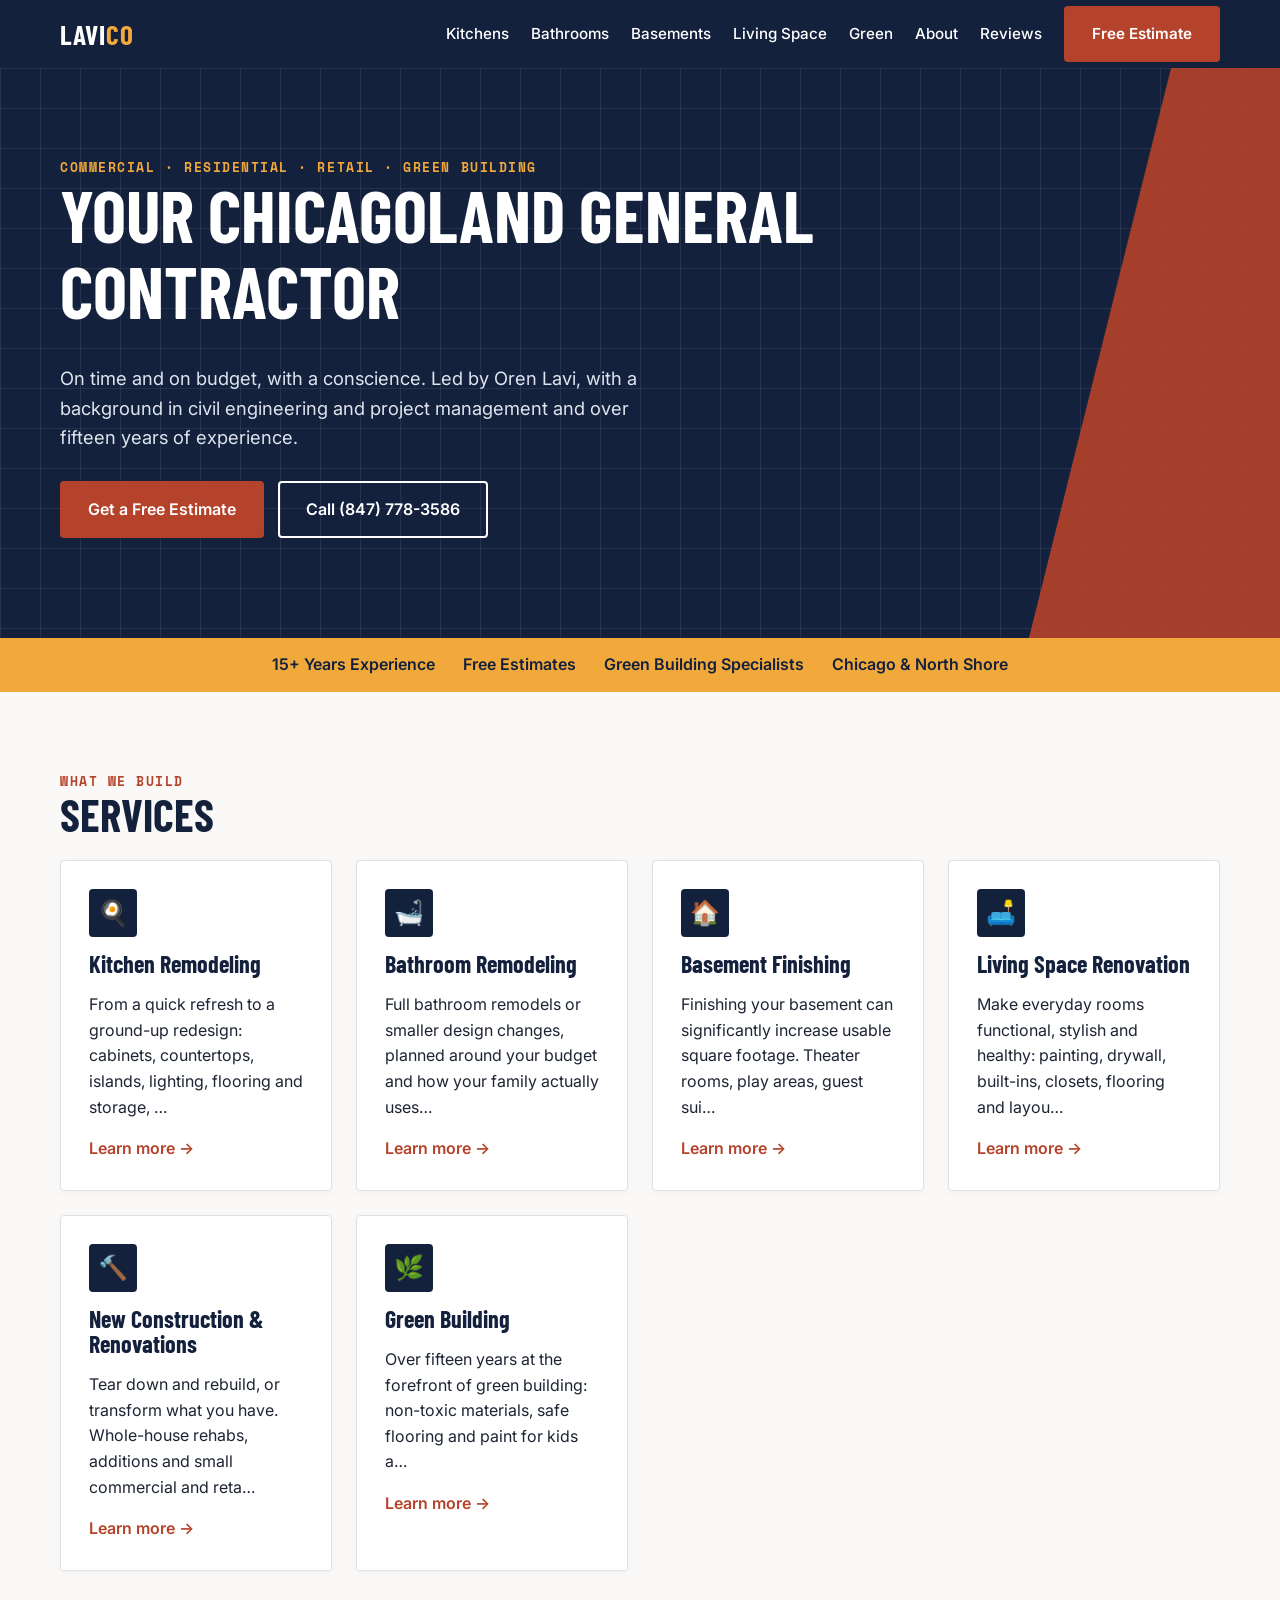
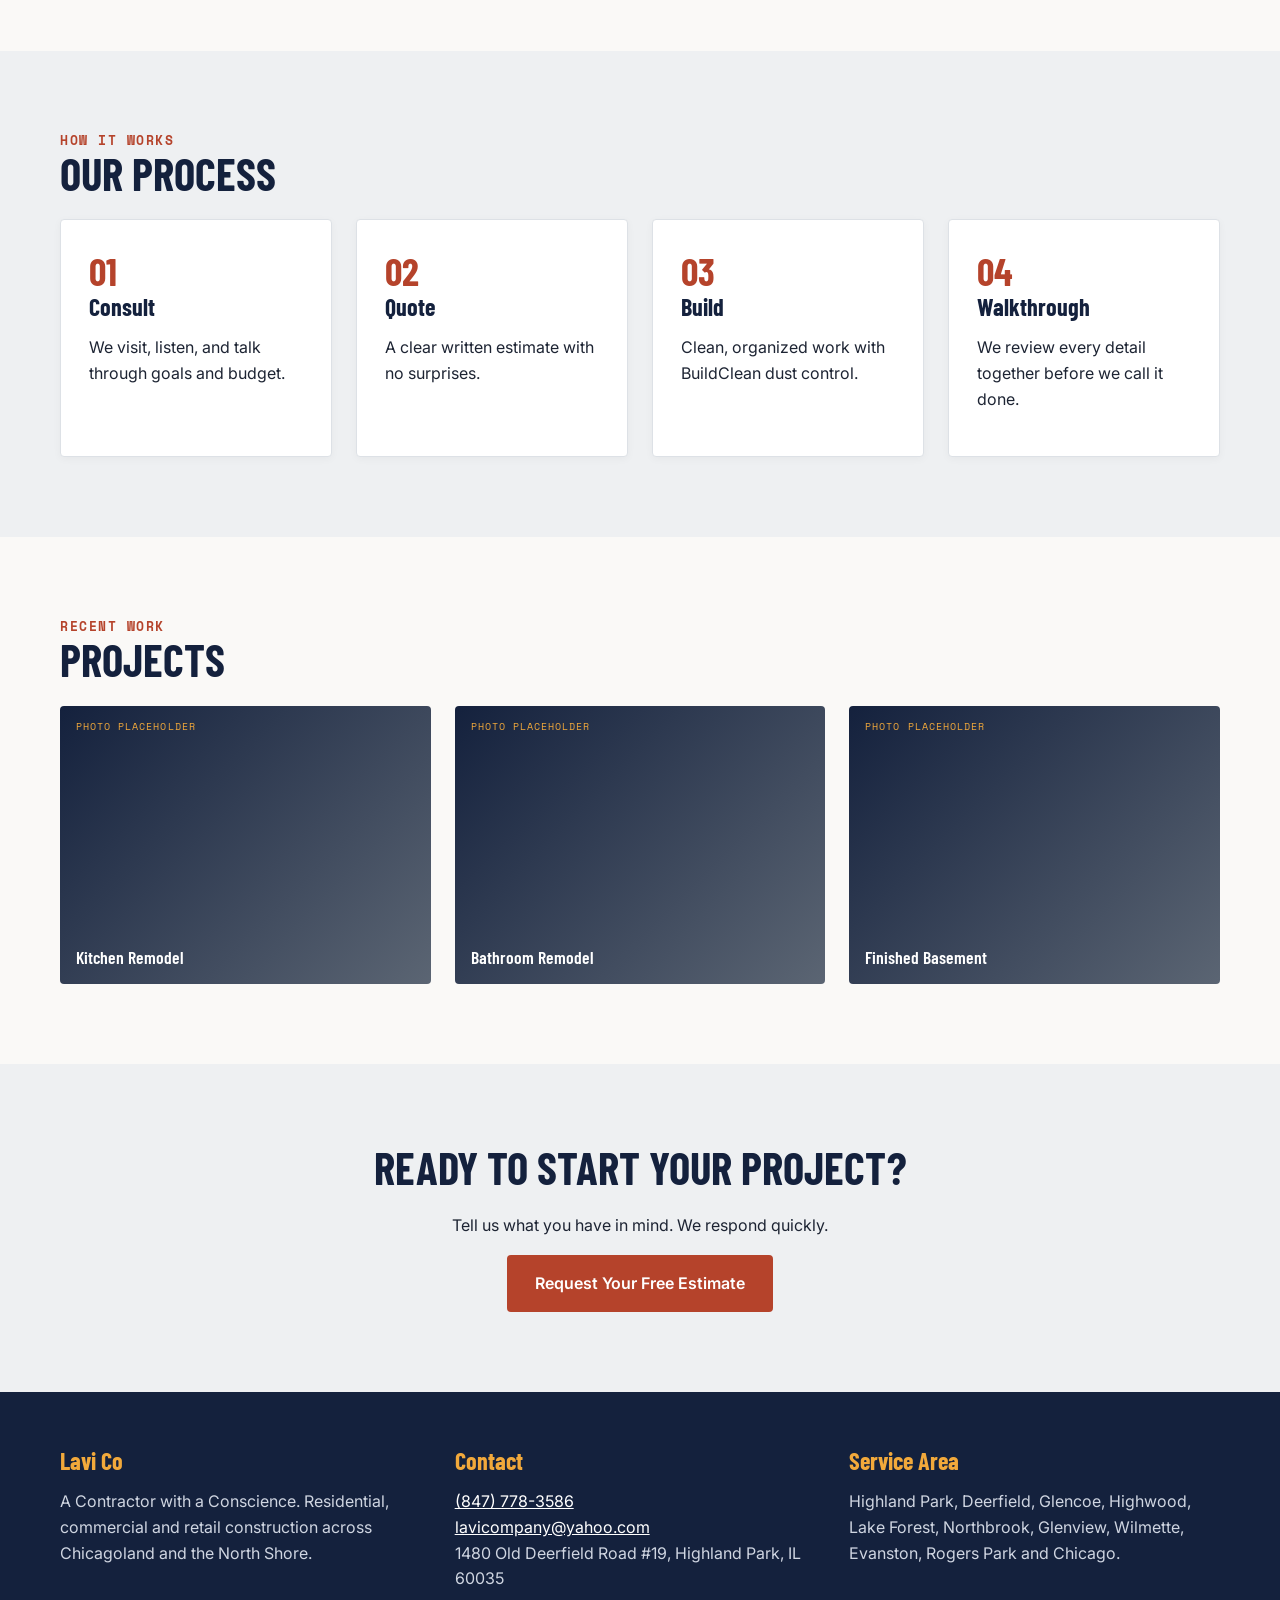
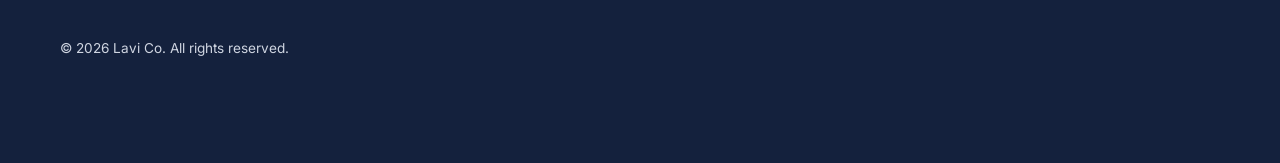
==== index.html @ 495c6290 "Initial Lavi Co website" ====
<!doctype html><html lang="en"><head><meta charset="utf-8"><meta name="viewport" content="width=device-width,initial-scale=1">
<title>Chicago & North Shore General Contractor | Lavi Co</title><meta name="description" content="Lavi Co: kitchens, bathrooms, basements, renovations and green building across Chicagoland and the North Shore. On time, on budget. Free estimates.">
<link rel="preconnect" href="https://fonts.googleapis.com"><link href="https://fonts.googleapis.com/css2?family=Barlow+Condensed:wght@600;700&family=Inter:wght@400;500;600&family=Space+Mono&display=swap" rel="stylesheet">
<link rel="stylesheet" href="assets/style.css"><script type="application/ld+json">{"@context": "https://schema.org", "@type": ["GeneralContractor", "LocalBusiness"], "name": "Lavi Co", "url": "https://lavicompany.com/", "telephone": "(847) 778-3586", "email": "lavicompany@yahoo.com", "address": {"@type": "PostalAddress", "streetAddress": "1480 Old Deerfield Road #19", "addressLocality": "Highland Park", "addressRegion": "IL", "postalCode": "60035", "addressCountry": "US"}, "areaServed": ["Highland Park", "Deerfield", "Glencoe", "Highwood", "Lake Forest", "Northbrook", "Glenview", "Wilmette", "Evanston", "Rogers Park", "Chicago"], "slogan": "A Contractor with a Conscience"}</script></head><body>
<header><div class="wrap"><a class="logo" href="/">Lavi<span>Co</span></a><button class="menu" onclick="document.querySelector('nav').classList.toggle('open')" aria-label="Menu">Menu</button>
<nav><a href="/kitchens.html">Kitchens</a><a href="/bathrooms.html">Bathrooms</a><a href="/basements.html">Basements</a><a href="/living-space.html">Living Space</a><a href="/green-building.html">Green</a><a href="/about.html">About</a><a href="/testimonials.html">Reviews</a><a class="btn" href="/contact.html">Free Estimate</a></nav></div></header>

<div class="hero"><div class="wrap"><div class="eyebrow">Commercial · Residential · Retail · Green Building</div><h1>Your Chicagoland General Contractor</h1>
<p>On time and on budget, with a conscience. Led by Oren Lavi, with a background in civil engineering and project management and over fifteen years of experience.</p>
<div class="cta"><a class="btn" href="/contact.html">Get a Free Estimate</a><a class="btn alt" href="tel:+18477783586">Call (847) 778-3586</a></div></div></div>
<div class="trust"><div class="wrap"><span>15+ Years Experience</span><span>Free Estimates</span><span>Green Building Specialists</span><span>Chicago & North Shore</span></div></div>
<section><div class="wrap"><div class="eyebrow">What we build</div><h2>Services</h2><div class="grid"><div class="card"><div class="ico">🍳</div><h3>Kitchen Remodeling</h3><p>From a quick refresh to a ground-up redesign: cabinets, countertops, islands, lighting, flooring and storage, …</p><a class="more" href="/kitchens.html">Learn more →</a></div><div class="card"><div class="ico">🛁</div><h3>Bathroom Remodeling</h3><p>Full bathroom remodels or smaller design changes, planned around your budget and how your family actually uses…</p><a class="more" href="/bathrooms.html">Learn more →</a></div><div class="card"><div class="ico">🏠</div><h3>Basement Finishing</h3><p>Finishing your basement can significantly increase usable square footage. Theater rooms, play areas, guest sui…</p><a class="more" href="/basements.html">Learn more →</a></div><div class="card"><div class="ico">🛋️</div><h3>Living Space Renovation</h3><p>Make everyday rooms functional, stylish and healthy: painting, drywall, built-ins, closets, flooring and layou…</p><a class="more" href="/living-space.html">Learn more →</a></div><div class="card"><div class="ico">🔨</div><h3>New Construction & Renovations</h3><p>Tear down and rebuild, or transform what you have. Whole-house rehabs, additions and small commercial and reta…</p><a class="more" href="/new-construction-and-renovations.html">Learn more →</a></div><div class="card"><div class="ico">🌿</div><h3>Green Building</h3><p>Over fifteen years at the forefront of green building: non-toxic materials, safe flooring and paint for kids a…</p><a class="more" href="/green-building.html">Learn more →</a></div></div></div></section>
<section class="alt-bg"><div class="wrap"><div class="eyebrow">How it works</div><h2>Our Process</h2><div class="grid steps">
<div class="card"><h3>Consult</h3><p>We visit, listen, and talk through goals and budget.</p></div><div class="card"><h3>Quote</h3><p>A clear written estimate with no surprises.</p></div>
<div class="card"><h3>Build</h3><p>Clean, organized work with BuildClean dust control.</p></div><div class="card"><h3>Walkthrough</h3><p>We review every detail together before we call it done.</p></div></div></div></section>
<section><div class="wrap"><div class="eyebrow">Recent work</div><h2>Projects</h2><div class="grid"><div class="tile">Kitchen Remodel</div><div class="tile">Bathroom Remodel</div><div class="tile">Finished Basement</div></div></div></section>
<section class="alt-bg"><div class="wrap" style="text-align:center"><h2>Ready to start your project?</h2><p>Tell us what you have in mind. We respond quickly.</p><a class="btn" href="/contact.html">Request Your Free Estimate</a></div></section>
<footer><div class="wrap grid"><div><h3>Lavi Co</h3><p>A Contractor with a Conscience. Residential, commercial and retail construction across Chicagoland and the North Shore.</p></div>
<div><h3>Contact</h3><p><a href="tel:+18477783586">(847) 778-3586</a><br><a href="mailto:lavicompany@yahoo.com">lavicompany@yahoo.com</a><br>1480 Old Deerfield Road #19, Highland Park, IL 60035</p></div>
<div><h3>Service Area</h3><p>Highland Park, Deerfield, Glencoe, Highwood, Lake Forest, Northbrook, Glenview, Wilmette, Evanston, Rogers Park and Chicago.</p></div></div><div class="wrap"><p style="margin-top:30px;font-size:.85rem">© 2026 Lavi Co. All rights reserved.</p></div></footer>
<div class="bar"><a href="tel:+18477783586">Call</a><a href="/contact.html">Free Estimate</a></div></body></html>
---- assets/style.css ----
:root{--navy:#14213D;--brick:#B5432B;--amber:#F2A93B;--steel:#5B6573;--concrete:#EEF0F2;--plaster:#FAF9F7;--green:#2F7D5B}
*{box-sizing:border-box}html{scroll-behavior:smooth}
body{margin:0;font:400 1rem/1.6 Inter,system-ui,sans-serif;color:#1d2433;background:var(--plaster)}
h1,h2,h3{font-family:"Barlow Condensed",Impact,sans-serif;line-height:1.05;margin:0 0 .5em;color:var(--navy)}
h1{font-size:clamp(2.4rem,7vw,4.5rem);text-transform:uppercase}h2{font-size:clamp(1.8rem,4vw,2.8rem);text-transform:uppercase}h3{font-size:1.5rem}
a{color:var(--brick)}img{max-width:100%}
.wrap{max-width:1200px;margin:auto;padding:0 20px}
.eyebrow{font:600 .8rem "Space Mono",monospace;letter-spacing:.12em;text-transform:uppercase;color:var(--brick)}
header{position:sticky;top:0;z-index:20;background:var(--navy);color:#fff}
header .wrap{display:flex;align-items:center;justify-content:space-between;height:68px;gap:16px}
.logo{font:700 1.7rem "Barlow Condensed";color:#fff;text-decoration:none;text-transform:uppercase;letter-spacing:.04em}.logo span{color:var(--amber)}
nav{display:flex;gap:22px;align-items:center}nav a{color:#fff;text-decoration:none;font-weight:500;font-size:.95rem}nav a:hover{color:var(--amber)}
.menu{display:none;background:none;border:1px solid #fff5;color:#fff;padding:8px 12px;border-radius:4px;font-size:1rem}
.btn{display:inline-block;background:var(--brick);color:#fff!important;padding:14px 26px;border-radius:4px;font-weight:600;text-decoration:none;border:2px solid var(--brick);min-height:48px}
.btn:hover{background:#963520}.btn.alt{background:transparent;border-color:#fff}.btn.alt.dark{color:var(--navy)!important;border-color:var(--navy)}
.hero{background:var(--navy);color:#fff;padding:90px 0 100px;position:relative;overflow:hidden;
background-image:linear-gradient(#ffffff14 1px,transparent 1px),linear-gradient(90deg,#ffffff14 1px,transparent 1px);background-size:40px 40px}
.hero:after{content:"";position:absolute;right:-80px;top:0;bottom:0;width:260px;background:var(--brick);transform:skewX(-14deg);opacity:.9}
.hero .wrap{position:relative;z-index:1}.hero h1{color:#fff;max-width:760px}.hero p{max-width:600px;font-size:1.15rem;color:#dfe4ee}
.hero .eyebrow{color:var(--amber)}.cta{display:flex;gap:14px;flex-wrap:wrap;margin-top:28px}
.trust{background:var(--amber);color:var(--navy);font-weight:600}.trust .wrap{display:flex;gap:28px;flex-wrap:wrap;padding:14px 20px;justify-content:center}
section{padding:80px 0}.alt-bg{background:var(--concrete)}
.grid{display:grid;gap:24px;grid-template-columns:repeat(auto-fit,minmax(260px,1fr))}
.card{background:#fff;border:1px solid #dde1e6;border-radius:4px;padding:28px;box-shadow:0 2px 8px #0000000a}
.card .ico{width:48px;height:48px;background:var(--navy);color:var(--amber);display:grid;place-items:center;border-radius:4px;font-size:1.5rem;margin-bottom:14px}
.card a.more{font-weight:600;text-decoration:none}
.tile{aspect-ratio:4/3;background:linear-gradient(135deg,var(--navy),var(--steel));border-radius:4px;color:#fff;display:flex;align-items:flex-end;padding:16px;font:600 1.1rem "Barlow Condensed";position:relative}
.tile:before{content:"PHOTO PLACEHOLDER";position:absolute;top:12px;left:16px;font:.65rem "Space Mono";color:var(--amber);letter-spacing:.1em}
.steps{counter-reset:s}.steps .card:before{counter-increment:s;content:"0" counter(s);font:700 2.4rem "Barlow Condensed";color:var(--brick);display:block}
form{display:grid;gap:14px;max-width:640px}label{font-weight:600;font-size:.9rem}
input,select,textarea{width:100%;padding:13px;border:1px solid #b9bfc7;border-radius:4px;font:inherit;background:#fff}
.page-head{background:var(--navy);color:#fff;padding:60px 0}.page-head h1{color:#fff;font-size:clamp(2.2rem,5vw,3.6rem)}.page-head p{max-width:650px;color:#dfe4ee}
ul.check{list-style:none;padding:0}ul.check li{padding-left:28px;position:relative;margin:8px 0}ul.check li:before{content:"✓";position:absolute;left:0;color:var(--green);font-weight:700}
footer{background:var(--navy);color:#cfd5e1;padding:56px 0 90px}footer a{color:#fff}footer h3{color:var(--amber)}
.bar{display:none}
@media(max-width:820px){.menu{display:block}nav{display:none;position:absolute;top:68px;left:0;right:0;background:var(--navy);flex-direction:column;padding:20px;align-items:flex-start}nav.open{display:flex}
.hero:after{display:none}section{padding:56px 0}
.bar{display:flex;position:fixed;bottom:0;left:0;right:0;z-index:30}.bar a{flex:1;text-align:center;padding:15px;font-weight:600;color:#fff;text-decoration:none}.bar a:first-child{background:var(--navy)}.bar a:last-child{background:var(--brick)}}
@media(prefers-reduced-motion:reduce){html{scroll-behavior:auto}}
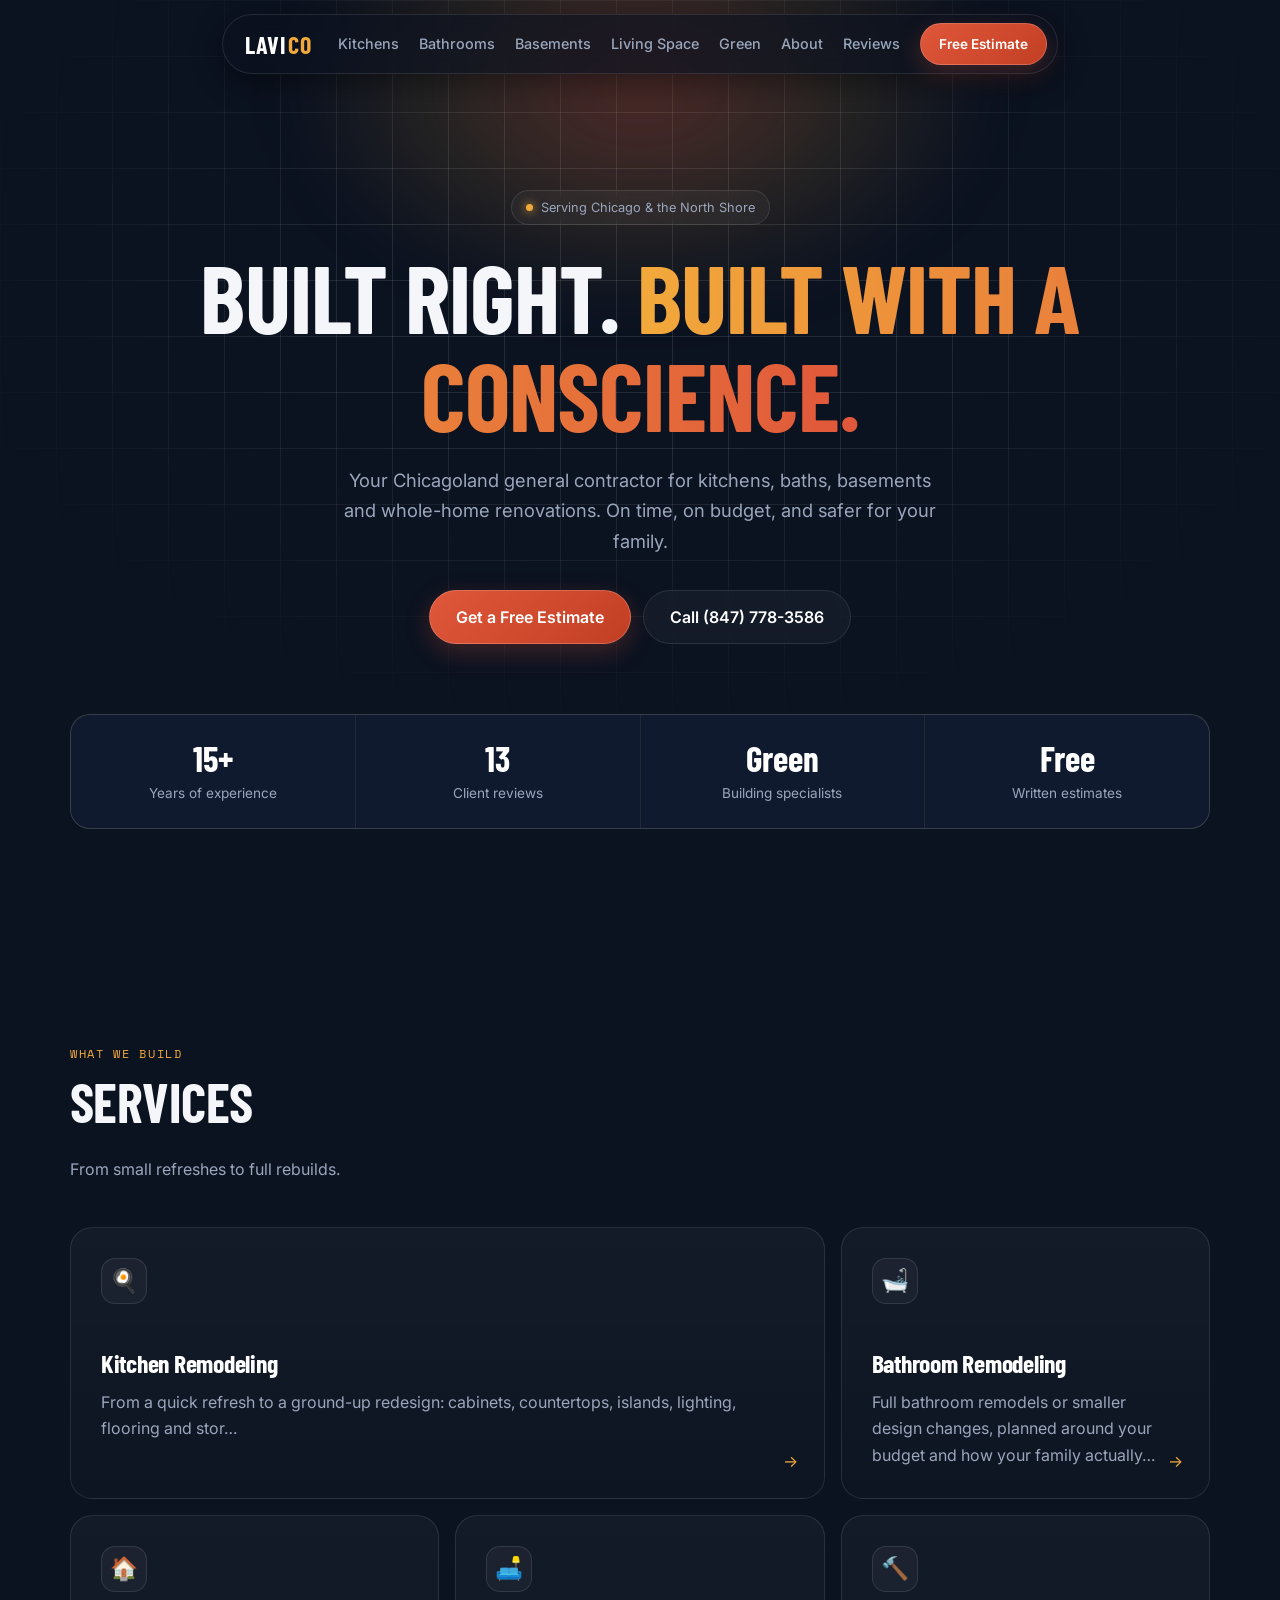
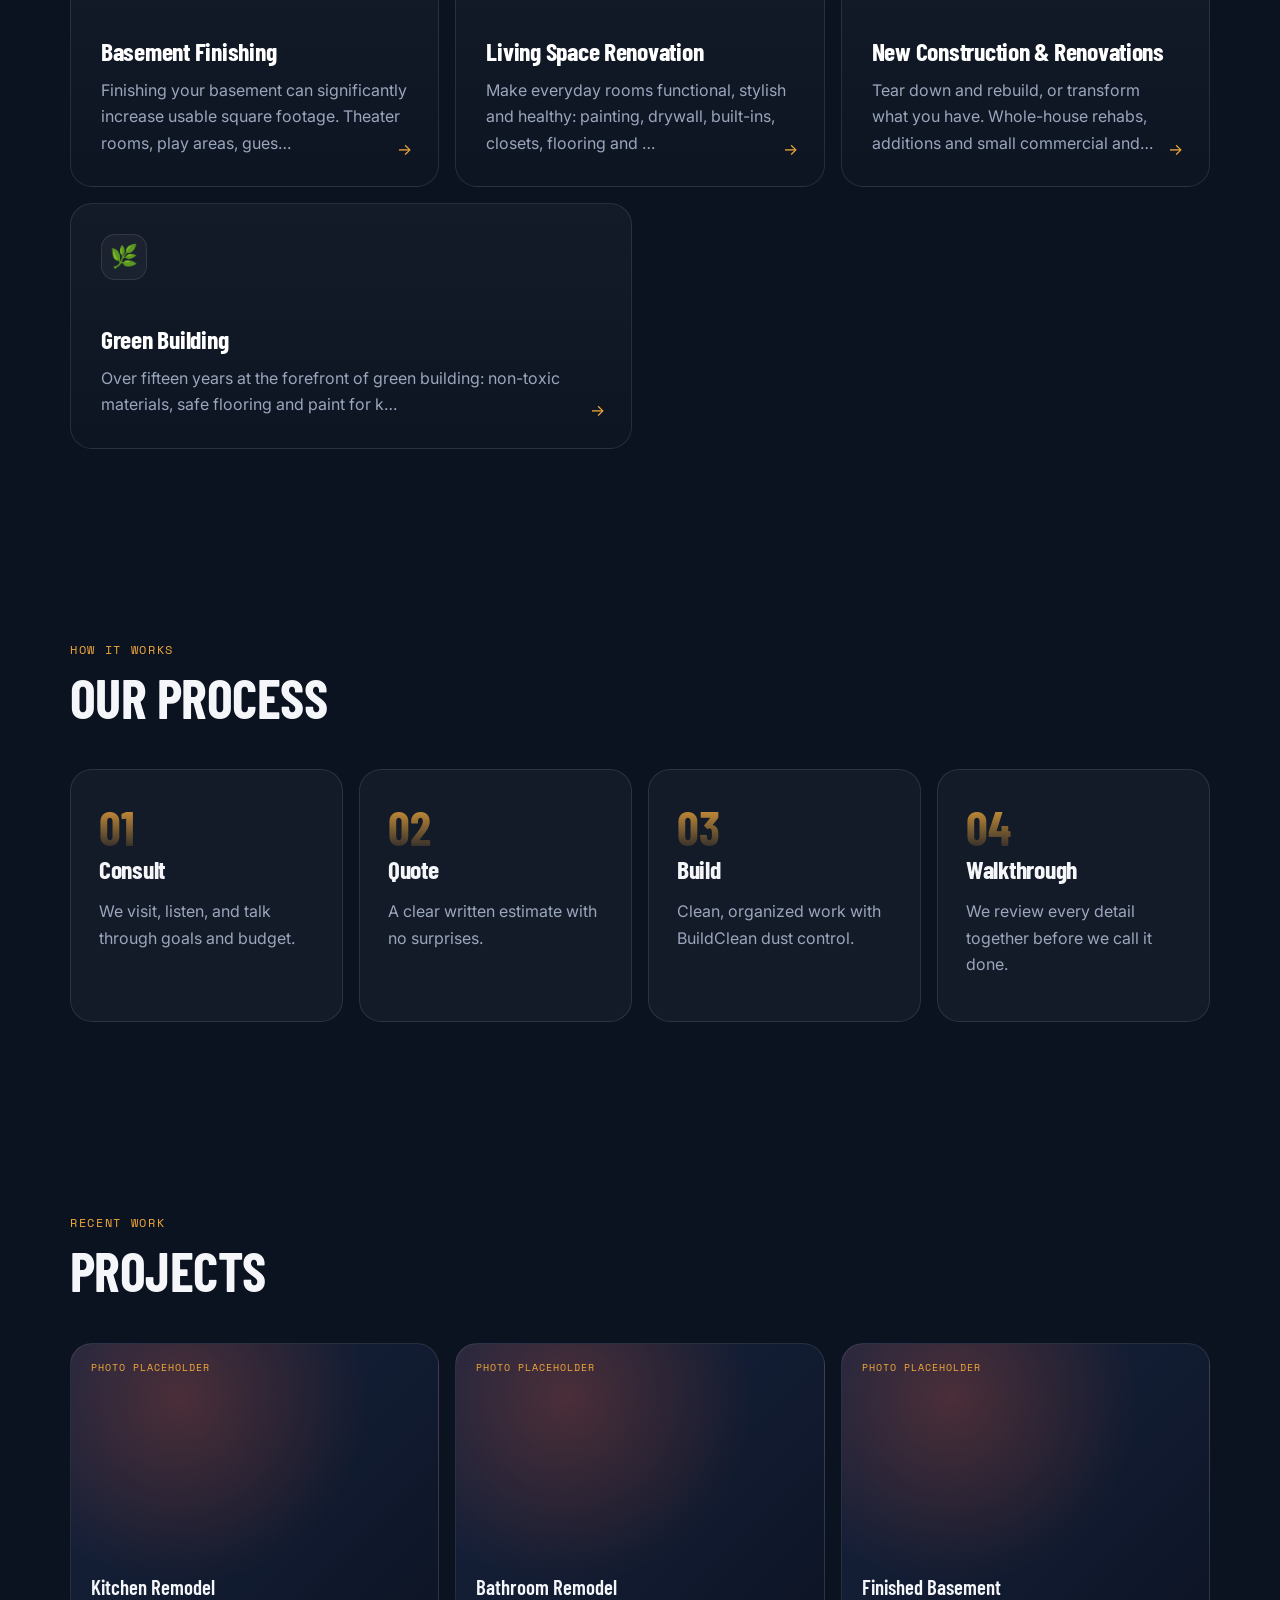
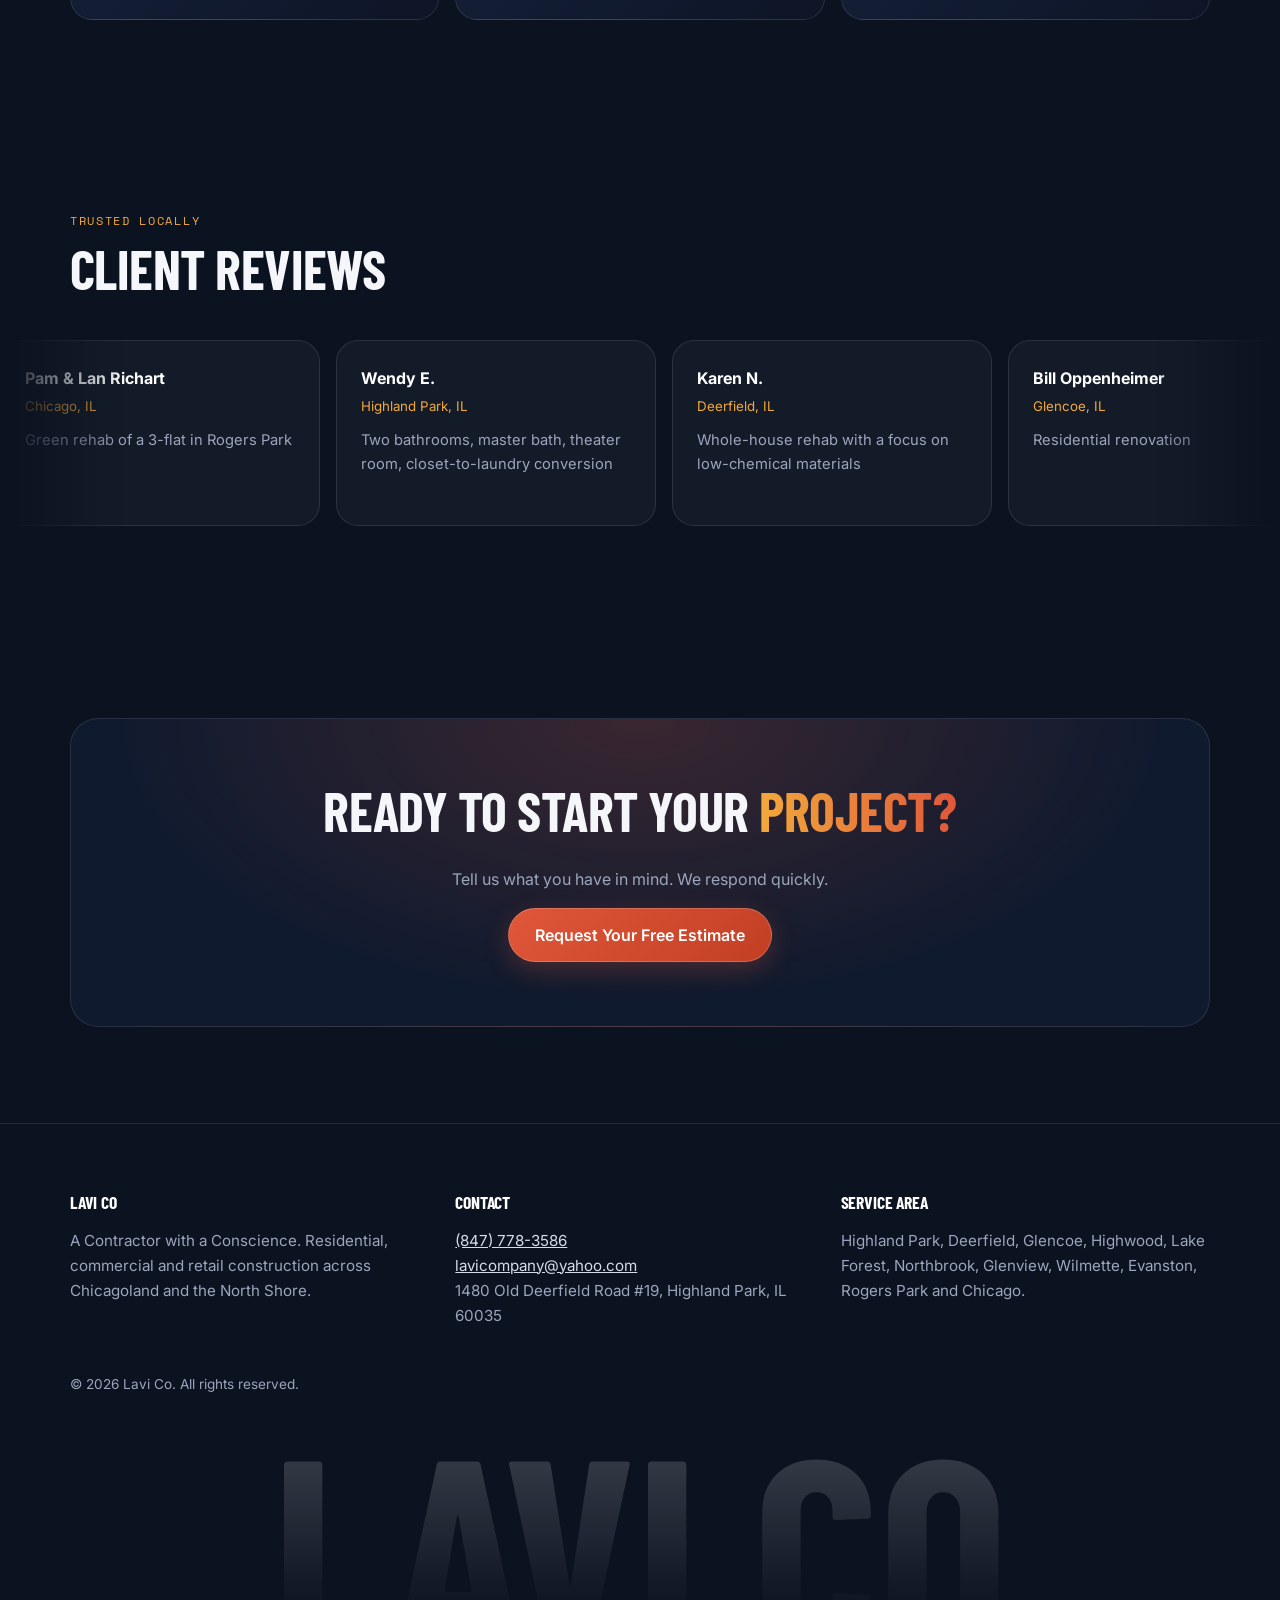
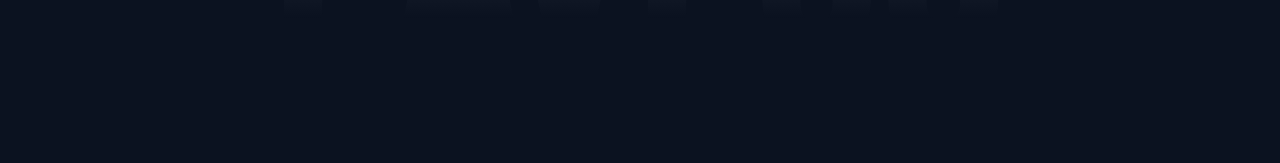
==== commit 453c4b95: "Redesign with 21st.dev-inspired dark UI: glass navbar, bento services, review marquee" ====
--- a/index.html
+++ b/index.html
@@ -2,20 +2,21 @@
 <title>Chicago & North Shore General Contractor | Lavi Co</title><meta name="description" content="Lavi Co: kitchens, bathrooms, basements, renovations and green building across Chicagoland and the North Shore. On time, on budget. Free estimates.">
 <link rel="preconnect" href="https://fonts.googleapis.com"><link href="https://fonts.googleapis.com/css2?family=Barlow+Condensed:wght@600;700&family=Inter:wght@400;500;600&family=Space+Mono&display=swap" rel="stylesheet">
 <link rel="stylesheet" href="assets/style.css"><script type="application/ld+json">{"@context": "https://schema.org", "@type": ["GeneralContractor", "LocalBusiness"], "name": "Lavi Co", "url": "https://lavicompany.com/", "telephone": "(847) 778-3586", "email": "lavicompany@yahoo.com", "address": {"@type": "PostalAddress", "streetAddress": "1480 Old Deerfield Road #19", "addressLocality": "Highland Park", "addressRegion": "IL", "postalCode": "60035", "addressCountry": "US"}, "areaServed": ["Highland Park", "Deerfield", "Glencoe", "Highwood", "Lake Forest", "Northbrook", "Glenview", "Wilmette", "Evanston", "Rogers Park", "Chicago"], "slogan": "A Contractor with a Conscience"}</script></head><body>
-<header><div class="wrap"><a class="logo" href="/">Lavi<span>Co</span></a><button class="menu" onclick="document.querySelector('nav').classList.toggle('open')" aria-label="Menu">Menu</button>
-<nav><a href="/kitchens.html">Kitchens</a><a href="/bathrooms.html">Bathrooms</a><a href="/basements.html">Basements</a><a href="/living-space.html">Living Space</a><a href="/green-building.html">Green</a><a href="/about.html">About</a><a href="/testimonials.html">Reviews</a><a class="btn" href="/contact.html">Free Estimate</a></nav></div></header>
+<header><div class="wrap"><div class="navbox"><a class="logo" href="/">Lavi<span>Co</span></a><button class="menu" onclick="document.querySelector('nav').classList.toggle('open')" aria-label="Menu">Menu ☰</button>
+<nav><a href="/kitchens.html">Kitchens</a><a href="/bathrooms.html">Bathrooms</a><a href="/basements.html">Basements</a><a href="/living-space.html">Living Space</a><a href="/green-building.html">Green</a><a href="/about.html">About</a><a href="/testimonials.html">Reviews</a><a class="btn sm" href="/contact.html">Free Estimate</a></nav></div></div></header>
 
-<div class="hero"><div class="wrap"><div class="eyebrow">Commercial · Residential · Retail · Green Building</div><h1>Your Chicagoland General Contractor</h1>
-<p>On time and on budget, with a conscience. Led by Oren Lavi, with a background in civil engineering and project management and over fifteen years of experience.</p>
-<div class="cta"><a class="btn" href="/contact.html">Get a Free Estimate</a><a class="btn alt" href="tel:+18477783586">Call (847) 778-3586</a></div></div></div>
-<div class="trust"><div class="wrap"><span>15+ Years Experience</span><span>Free Estimates</span><span>Green Building Specialists</span><span>Chicago & North Shore</span></div></div>
-<section><div class="wrap"><div class="eyebrow">What we build</div><h2>Services</h2><div class="grid"><div class="card"><div class="ico">🍳</div><h3>Kitchen Remodeling</h3><p>From a quick refresh to a ground-up redesign: cabinets, countertops, islands, lighting, flooring and storage, …</p><a class="more" href="/kitchens.html">Learn more →</a></div><div class="card"><div class="ico">🛁</div><h3>Bathroom Remodeling</h3><p>Full bathroom remodels or smaller design changes, planned around your budget and how your family actually uses…</p><a class="more" href="/bathrooms.html">Learn more →</a></div><div class="card"><div class="ico">🏠</div><h3>Basement Finishing</h3><p>Finishing your basement can significantly increase usable square footage. Theater rooms, play areas, guest sui…</p><a class="more" href="/basements.html">Learn more →</a></div><div class="card"><div class="ico">🛋️</div><h3>Living Space Renovation</h3><p>Make everyday rooms functional, stylish and healthy: painting, drywall, built-ins, closets, flooring and layou…</p><a class="more" href="/living-space.html">Learn more →</a></div><div class="card"><div class="ico">🔨</div><h3>New Construction & Renovations</h3><p>Tear down and rebuild, or transform what you have. Whole-house rehabs, additions and small commercial and reta…</p><a class="more" href="/new-construction-and-renovations.html">Learn more →</a></div><div class="card"><div class="ico">🌿</div><h3>Green Building</h3><p>Over fifteen years at the forefront of green building: non-toxic materials, safe flooring and paint for kids a…</p><a class="more" href="/green-building.html">Learn more →</a></div></div></div></section>
-<section class="alt-bg"><div class="wrap"><div class="eyebrow">How it works</div><h2>Our Process</h2><div class="grid steps">
-<div class="card"><h3>Consult</h3><p>We visit, listen, and talk through goals and budget.</p></div><div class="card"><h3>Quote</h3><p>A clear written estimate with no surprises.</p></div>
-<div class="card"><h3>Build</h3><p>Clean, organized work with BuildClean dust control.</p></div><div class="card"><h3>Walkthrough</h3><p>We review every detail together before we call it done.</p></div></div></div></section>
-<section><div class="wrap"><div class="eyebrow">Recent work</div><h2>Projects</h2><div class="grid"><div class="tile">Kitchen Remodel</div><div class="tile">Bathroom Remodel</div><div class="tile">Finished Basement</div></div></div></section>
-<section class="alt-bg"><div class="wrap" style="text-align:center"><h2>Ready to start your project?</h2><p>Tell us what you have in mind. We respond quickly.</p><a class="btn" href="/contact.html">Request Your Free Estimate</a></div></section>
-<footer><div class="wrap grid"><div><h3>Lavi Co</h3><p>A Contractor with a Conscience. Residential, commercial and retail construction across Chicagoland and the North Shore.</p></div>
+<div class="hero"><div class="wrap"><span class="pill">Serving Chicago & the North Shore</span><h1>Built right. <span class="grad">Built with a conscience.</span></h1>
+<p class="lead">Your Chicagoland general contractor for kitchens, baths, basements and whole-home renovations. On time, on budget, and safer for your family.</p>
+<div class="cta"><a class="btn" href="/contact.html">Get a Free Estimate</a><a class="btn ghost" href="tel:+18477783586">Call (847) 778-3586</a></div>
+<div class="stats"><div><b>15+</b><span>Years of experience</span></div><div><b>13</b><span>Client reviews</span></div><div><b>Green</b><span>Building specialists</span></div><div><b>Free</b><span>Written estimates</span></div></div></div></div>
+<section><div class="wrap"><div class="head"><span class="eyebrow">What we build</span><h2>Services</h2><p>From small refreshes to full rebuilds.</p></div><div class="bento"><a class="cell big" href="/kitchens.html"><div class="ico">🍳</div><h3>Kitchen Remodeling</h3><p>From a quick refresh to a ground-up redesign: cabinets, countertops, islands, lighting, flooring and stor…</p><span class="arrow">→</span></a><a class="cell " href="/bathrooms.html"><div class="ico">🛁</div><h3>Bathroom Remodeling</h3><p>Full bathroom remodels or smaller design changes, planned around your budget and how your family actually…</p><span class="arrow">→</span></a><a class="cell " href="/basements.html"><div class="ico">🏠</div><h3>Basement Finishing</h3><p>Finishing your basement can significantly increase usable square footage. Theater rooms, play areas, gues…</p><span class="arrow">→</span></a><a class="cell " href="/living-space.html"><div class="ico">🛋️</div><h3>Living Space Renovation</h3><p>Make everyday rooms functional, stylish and healthy: painting, drywall, built-ins, closets, flooring and …</p><span class="arrow">→</span></a><a class="cell " href="/new-construction-and-renovations.html"><div class="ico">🔨</div><h3>New Construction & Renovations</h3><p>Tear down and rebuild, or transform what you have. Whole-house rehabs, additions and small commercial and…</p><span class="arrow">→</span></a><a class="cell w" href="/green-building.html"><div class="ico">🌿</div><h3>Green Building</h3><p>Over fifteen years at the forefront of green building: non-toxic materials, safe flooring and paint for k…</p><span class="arrow">→</span></a></div></div></section>
+<section><div class="wrap"><div class="head"><span class="eyebrow">How it works</span><h2>Our Process</h2></div><div class="steps">
+<div class="step"><h3>Consult</h3><p>We visit, listen, and talk through goals and budget.</p></div><div class="step"><h3>Quote</h3><p>A clear written estimate with no surprises.</p></div>
+<div class="step"><h3>Build</h3><p>Clean, organized work with BuildClean dust control.</p></div><div class="step"><h3>Walkthrough</h3><p>We review every detail together before we call it done.</p></div></div></div></section>
+<section><div class="wrap"><div class="head"><span class="eyebrow">Recent work</span><h2>Projects</h2></div><div class="grid"><div class="tile">Kitchen Remodel</div><div class="tile">Bathroom Remodel</div><div class="tile">Finished Basement</div></div></div></section>
+<section><div class="wrap"><div class="head"><span class="eyebrow">Trusted locally</span><h2>Client Reviews</h2></div></div><div class="marq"><div class="track"><div class="rev"><b>Pam & Lan Richart</b><small>Chicago, IL</small><p>Green rehab of a 3-flat in Rogers Park</p></div><div class="rev"><b>Wendy E.</b><small>Highland Park, IL</small><p>Two bathrooms, master bath, theater room, closet-to-laundry conversion</p></div><div class="rev"><b>Karen N.</b><small>Deerfield, IL</small><p>Whole-house rehab with a focus on low-chemical materials</p></div><div class="rev"><b>Bill Oppenheimer</b><small>Glencoe, IL</small><p>Residential renovation</p></div><div class="rev"><b>Barbara Feldman</b><small>Highland Park, IL</small><p>Commercial and residential work</p></div><div class="rev"><b>Marsha G.</b><small>Highland Park, IL</small><p>Kitchen, then the whole first floor</p></div><div class="rev"><b>Ori Sivan</b><small>Chicago, IL</small><p>Condo roof repair, fixed within a week</p></div><div class="rev"><b>Jill S.</b><small>Chicago, IL</small><p>Kitchen in a 1924 home: electrical, plumbing, demolition. "No surprises in the final bill"</p></div><div class="rev"><b>Alison S.</b><small>Highland Park, IL</small><p>Kitchen cabinets, countertop, backsplash, tubular skylights</p></div><div class="rev"><b>Julie A. Thomas</b><small>Chicago, IL</small><p>Doggie daycare build-out</p></div><div class="rev"><b>Ronit J.</b><small>Deerfield, IL</small><p>Home renovation</p></div><div class="rev"><b>Ilana A.</b><small>Chicago, IL</small><p>Home renovation</p></div><div class="rev"><b>Kathryn Sullivan</b><small>Chicago, IL</small><p>Downtown condo remodels</p></div><div class="rev"><b>Pam & Lan Richart</b><small>Chicago, IL</small><p>Green rehab of a 3-flat in Rogers Park</p></div><div class="rev"><b>Wendy E.</b><small>Highland Park, IL</small><p>Two bathrooms, master bath, theater room, closet-to-laundry conversion</p></div><div class="rev"><b>Karen N.</b><small>Deerfield, IL</small><p>Whole-house rehab with a focus on low-chemical materials</p></div><div class="rev"><b>Bill Oppenheimer</b><small>Glencoe, IL</small><p>Residential renovation</p></div><div class="rev"><b>Barbara Feldman</b><small>Highland Park, IL</small><p>Commercial and residential work</p></div><div class="rev"><b>Marsha G.</b><small>Highland Park, IL</small><p>Kitchen, then the whole first floor</p></div><div class="rev"><b>Ori Sivan</b><small>Chicago, IL</small><p>Condo roof repair, fixed within a week</p></div><div class="rev"><b>Jill S.</b><small>Chicago, IL</small><p>Kitchen in a 1924 home: electrical, plumbing, demolition. "No surprises in the final bill"</p></div><div class="rev"><b>Alison S.</b><small>Highland Park, IL</small><p>Kitchen cabinets, countertop, backsplash, tubular skylights</p></div><div class="rev"><b>Julie A. Thomas</b><small>Chicago, IL</small><p>Doggie daycare build-out</p></div><div class="rev"><b>Ronit J.</b><small>Deerfield, IL</small><p>Home renovation</p></div><div class="rev"><b>Ilana A.</b><small>Chicago, IL</small><p>Home renovation</p></div><div class="rev"><b>Kathryn Sullivan</b><small>Chicago, IL</small><p>Downtown condo remodels</p></div></div></div></section>
+<section><div class="wrap"><div class="cta-box"><h2>Ready to start your <span class="grad">project?</span></h2><p>Tell us what you have in mind. We respond quickly.</p><a class="btn" href="/contact.html">Request Your Free Estimate</a></div></div></section>
+<footer><div class="wrap"><div class="grid"><div><h3>Lavi Co</h3><p>A Contractor with a Conscience. Residential, commercial and retail construction across Chicagoland and the North Shore.</p></div>
 <div><h3>Contact</h3><p><a href="tel:+18477783586">(847) 778-3586</a><br><a href="mailto:lavicompany@yahoo.com">lavicompany@yahoo.com</a><br>1480 Old Deerfield Road #19, Highland Park, IL 60035</p></div>
-<div><h3>Service Area</h3><p>Highland Park, Deerfield, Glencoe, Highwood, Lake Forest, Northbrook, Glenview, Wilmette, Evanston, Rogers Park and Chicago.</p></div></div><div class="wrap"><p style="margin-top:30px;font-size:.85rem">© 2026 Lavi Co. All rights reserved.</p></div></footer>
+<div><h3>Service Area</h3><p>Highland Park, Deerfield, Glencoe, Highwood, Lake Forest, Northbrook, Glenview, Wilmette, Evanston, Rogers Park and Chicago.</p></div></div><p style="margin-top:30px;font-size:.85rem">© 2026 Lavi Co. All rights reserved.</p><div class="word">Lavi Co</div></div></footer>
 <div class="bar"><a href="tel:+18477783586">Call</a><a href="/contact.html">Free Estimate</a></div></body></html>
--- a/assets/style.css
+++ b/assets/style.css
@@ -1,39 +1,59 @@
-:root{--navy:#14213D;--brick:#B5432B;--amber:#F2A93B;--steel:#5B6573;--concrete:#EEF0F2;--plaster:#FAF9F7;--green:#2F7D5B}
+:root{--bg:#0B1220;--bg2:#101a2e;--ink:#F4F6FA;--mut:#9AA6BC;--line:rgba(255,255,255,.1);--brick:#E0573A;--amber:#F2A93B;--card:rgba(255,255,255,.04)}
 *{box-sizing:border-box}html{scroll-behavior:smooth}
-body{margin:0;font:400 1rem/1.6 Inter,system-ui,sans-serif;color:#1d2433;background:var(--plaster)}
-h1,h2,h3{font-family:"Barlow Condensed",Impact,sans-serif;line-height:1.05;margin:0 0 .5em;color:var(--navy)}
-h1{font-size:clamp(2.4rem,7vw,4.5rem);text-transform:uppercase}h2{font-size:clamp(1.8rem,4vw,2.8rem);text-transform:uppercase}h3{font-size:1.5rem}
-a{color:var(--brick)}img{max-width:100%}
-.wrap{max-width:1200px;margin:auto;padding:0 20px}
-.eyebrow{font:600 .8rem "Space Mono",monospace;letter-spacing:.12em;text-transform:uppercase;color:var(--brick)}
-header{position:sticky;top:0;z-index:20;background:var(--navy);color:#fff}
-header .wrap{display:flex;align-items:center;justify-content:space-between;height:68px;gap:16px}
-.logo{font:700 1.7rem "Barlow Condensed";color:#fff;text-decoration:none;text-transform:uppercase;letter-spacing:.04em}.logo span{color:var(--amber)}
-nav{display:flex;gap:22px;align-items:center}nav a{color:#fff;text-decoration:none;font-weight:500;font-size:.95rem}nav a:hover{color:var(--amber)}
-.menu{display:none;background:none;border:1px solid #fff5;color:#fff;padding:8px 12px;border-radius:4px;font-size:1rem}
-.btn{display:inline-block;background:var(--brick);color:#fff!important;padding:14px 26px;border-radius:4px;font-weight:600;text-decoration:none;border:2px solid var(--brick);min-height:48px}
-.btn:hover{background:#963520}.btn.alt{background:transparent;border-color:#fff}.btn.alt.dark{color:var(--navy)!important;border-color:var(--navy)}
-.hero{background:var(--navy);color:#fff;padding:90px 0 100px;position:relative;overflow:hidden;
-background-image:linear-gradient(#ffffff14 1px,transparent 1px),linear-gradient(90deg,#ffffff14 1px,transparent 1px);background-size:40px 40px}
-.hero:after{content:"";position:absolute;right:-80px;top:0;bottom:0;width:260px;background:var(--brick);transform:skewX(-14deg);opacity:.9}
-.hero .wrap{position:relative;z-index:1}.hero h1{color:#fff;max-width:760px}.hero p{max-width:600px;font-size:1.15rem;color:#dfe4ee}
-.hero .eyebrow{color:var(--amber)}.cta{display:flex;gap:14px;flex-wrap:wrap;margin-top:28px}
-.trust{background:var(--amber);color:var(--navy);font-weight:600}.trust .wrap{display:flex;gap:28px;flex-wrap:wrap;padding:14px 20px;justify-content:center}
-section{padding:80px 0}.alt-bg{background:var(--concrete)}
-.grid{display:grid;gap:24px;grid-template-columns:repeat(auto-fit,minmax(260px,1fr))}
-.card{background:#fff;border:1px solid #dde1e6;border-radius:4px;padding:28px;box-shadow:0 2px 8px #0000000a}
-.card .ico{width:48px;height:48px;background:var(--navy);color:var(--amber);display:grid;place-items:center;border-radius:4px;font-size:1.5rem;margin-bottom:14px}
-.card a.more{font-weight:600;text-decoration:none}
-.tile{aspect-ratio:4/3;background:linear-gradient(135deg,var(--navy),var(--steel));border-radius:4px;color:#fff;display:flex;align-items:flex-end;padding:16px;font:600 1.1rem "Barlow Condensed";position:relative}
-.tile:before{content:"PHOTO PLACEHOLDER";position:absolute;top:12px;left:16px;font:.65rem "Space Mono";color:var(--amber);letter-spacing:.1em}
-.steps{counter-reset:s}.steps .card:before{counter-increment:s;content:"0" counter(s);font:700 2.4rem "Barlow Condensed";color:var(--brick);display:block}
-form{display:grid;gap:14px;max-width:640px}label{font-weight:600;font-size:.9rem}
-input,select,textarea{width:100%;padding:13px;border:1px solid #b9bfc7;border-radius:4px;font:inherit;background:#fff}
-.page-head{background:var(--navy);color:#fff;padding:60px 0}.page-head h1{color:#fff;font-size:clamp(2.2rem,5vw,3.6rem)}.page-head p{max-width:650px;color:#dfe4ee}
-ul.check{list-style:none;padding:0}ul.check li{padding-left:28px;position:relative;margin:8px 0}ul.check li:before{content:"✓";position:absolute;left:0;color:var(--green);font-weight:700}
-footer{background:var(--navy);color:#cfd5e1;padding:56px 0 90px}footer a{color:#fff}footer h3{color:var(--amber)}
+body{margin:0;font:400 1rem/1.65 Inter,system-ui,sans-serif;color:var(--ink);background:var(--bg);-webkit-font-smoothing:antialiased}
+h1,h2,h3{font-family:"Barlow Condensed",Impact,sans-serif;line-height:1.02;margin:0 0 .5em;letter-spacing:-.01em}
+h1{font-size:clamp(2.8rem,8vw,6rem);text-transform:uppercase;font-weight:700}h2{font-size:clamp(2rem,5vw,3.4rem);text-transform:uppercase}h3{font-size:1.6rem}
+p{color:var(--mut)}a{color:var(--amber)}
+.wrap{max-width:1180px;margin:auto;padding:0 20px}
+.grad{background:linear-gradient(90deg,var(--amber),var(--brick));-webkit-background-clip:text;background-clip:text;color:transparent}
+.pill{display:inline-flex;gap:8px;align-items:center;border:1px solid var(--line);background:var(--card);padding:6px 14px;border-radius:99px;font-size:.8rem;color:var(--mut);backdrop-filter:blur(8px)}
+.pill:before{content:"";width:7px;height:7px;border-radius:50%;background:var(--amber);box-shadow:0 0 10px var(--amber)}
+header{position:fixed;top:14px;left:0;right:0;z-index:50;pointer-events:none}
+header .wrap{display:flex;justify-content:center}
+.navbox{pointer-events:auto;display:flex;align-items:center;gap:26px;padding:8px 10px 8px 22px;border:1px solid var(--line);border-radius:99px;background:rgba(11,18,32,.65);backdrop-filter:blur(16px);box-shadow:0 8px 30px #0006;max-width:100%}
+.logo{font:700 1.5rem "Barlow Condensed";color:#fff;text-decoration:none;text-transform:uppercase;letter-spacing:.05em}.logo span{color:var(--amber)}
+nav{display:flex;gap:20px;align-items:center}nav a{color:var(--mut);text-decoration:none;font-size:.9rem;font-weight:500;transition:.2s}nav a:hover{color:#fff}
+.menu{display:none;background:none;border:0;color:#fff;font-size:1rem;cursor:pointer}
+.btn{display:inline-block;background:linear-gradient(135deg,var(--brick),#c23f24);color:#fff!important;padding:13px 26px;border-radius:99px;font-weight:600;text-decoration:none;border:1px solid #ffffff30;box-shadow:0 0 0 0 #E0573A00,0 8px 24px #E0573A40;transition:.25s}
+.btn:hover{transform:translateY(-2px);box-shadow:0 10px 34px #E0573A70}.btn.sm{padding:9px 18px;font-size:.85rem}
+.btn.ghost{background:var(--card);box-shadow:none;border-color:var(--line);backdrop-filter:blur(8px)}.btn.ghost:hover{background:#ffffff14}
+.hero{position:relative;padding:190px 0 120px;overflow:hidden;text-align:center}
+.hero:before{content:"";position:absolute;inset:0;background-image:linear-gradient(var(--line) 1px,transparent 1px),linear-gradient(90deg,var(--line) 1px,transparent 1px);background-size:56px 56px;-webkit-mask-image:radial-gradient(ellipse 70% 60% at 50% 30%,#000 30%,transparent 80%);mask-image:radial-gradient(ellipse 70% 60% at 50% 30%,#000 30%,transparent 80%)}
+.hero:after{content:"";position:absolute;width:700px;height:420px;left:50%;top:-120px;transform:translateX(-50%);background:radial-gradient(closest-side,#E0573A55,#F2A93B22 55%,transparent);filter:blur(40px)}
+.hero .wrap{position:relative;z-index:1}.hero h1{max-width:900px;margin:22px auto}.hero p.lead{max-width:600px;margin:0 auto;font-size:1.15rem}
+.cta{display:flex;gap:12px;flex-wrap:wrap;justify-content:center;margin-top:34px}
+.stats{display:grid;grid-template-columns:repeat(auto-fit,minmax(150px,1fr));gap:1px;margin-top:70px;border:1px solid var(--line);border-radius:20px;overflow:hidden;background:var(--line)}
+.stats div{background:var(--bg2);padding:22px}.stats b{display:block;font:700 2.2rem "Barlow Condensed";color:#fff}.stats span{color:var(--mut);font-size:.85rem}
+section{padding:96px 0;position:relative}.head{max-width:640px;margin-bottom:44px}
+.eyebrow{font:500 .75rem "Space Mono",monospace;letter-spacing:.14em;text-transform:uppercase;color:var(--amber);display:block;margin-bottom:12px}
+.bento{display:grid;gap:16px;grid-template-columns:repeat(6,1fr)}
+.cell{grid-column:span 2;position:relative;border:1px solid var(--line);border-radius:22px;padding:30px;background:linear-gradient(180deg,#ffffff0a,#ffffff03);overflow:hidden;transition:.3s;text-decoration:none;color:inherit;display:block;min-height:230px}
+.cell:before{content:"";position:absolute;width:260px;height:260px;right:-90px;top:-90px;background:radial-gradient(closest-side,#F2A93B30,transparent);opacity:0;transition:.4s}
+.cell:hover{transform:translateY(-4px);border-color:#F2A93B66}.cell:hover:before{opacity:1}
+.cell.w{grid-column:span 3}.cell.big{grid-column:span 4}.cell h3{color:#fff}.cell p{margin:0}
+.ico{width:46px;height:46px;border-radius:14px;border:1px solid var(--line);background:var(--card);display:grid;place-items:center;font-size:1.4rem;margin-bottom:46px}
+.arrow{position:absolute;right:26px;bottom:24px;color:var(--amber)}
+.steps{display:grid;gap:16px;grid-template-columns:repeat(auto-fit,minmax(230px,1fr));counter-reset:s}
+.step{border:1px solid var(--line);border-radius:22px;padding:28px;background:var(--card)}.step:before{counter-increment:s;content:"0" counter(s);font:700 3rem "Barlow Condensed";background:linear-gradient(var(--amber),transparent);-webkit-background-clip:text;background-clip:text;color:transparent;display:block}
+.tile{aspect-ratio:4/3;border-radius:22px;border:1px solid var(--line);background:radial-gradient(circle at 30% 20%,#E0573A44,transparent 55%),linear-gradient(135deg,#17233e,#0d1526);display:flex;align-items:flex-end;padding:20px;font:600 1.3rem "Barlow Condensed";position:relative;overflow:hidden}
+.tile:before{content:"PHOTO PLACEHOLDER";position:absolute;top:16px;left:20px;font:.62rem "Space Mono";color:var(--amber);letter-spacing:.1em}
+.grid{display:grid;gap:16px;grid-template-columns:repeat(auto-fit,minmax(280px,1fr))}
+.marq{overflow:hidden;-webkit-mask-image:linear-gradient(90deg,transparent,#000 10%,#000 90%,transparent);mask-image:linear-gradient(90deg,transparent,#000 10%,#000 90%,transparent)}
+.track{display:flex;gap:16px;width:max-content;animation:m 60s linear infinite}.marq:hover .track{animation-play-state:paused}
+@keyframes m{to{transform:translateX(-50%)}}
+.rev{width:320px;flex:none;border:1px solid var(--line);border-radius:22px;padding:24px;background:var(--card)}.rev b{display:block;color:#fff}.rev small{color:var(--amber)}.rev p{margin:10px 0 0;font-size:.92rem}
+.card{border:1px solid var(--line);border-radius:22px;padding:28px;background:var(--card)}.card h3{color:#fff}
+.page-head{padding:170px 0 60px;position:relative;overflow:hidden}.page-head:after{content:"";position:absolute;width:600px;height:300px;right:-100px;top:-80px;background:radial-gradient(closest-side,#E0573A40,transparent);filter:blur(30px)}
+.page-head .wrap{position:relative;z-index:1}.page-head h1{font-size:clamp(2.6rem,6vw,4.6rem)}.page-head p{max-width:620px;font-size:1.1rem}
+ul.check{list-style:none;padding:0}ul.check li{padding-left:30px;position:relative;margin:12px 0;color:#d5dbe8}ul.check li:before{content:"✓";position:absolute;left:0;color:var(--amber);font-weight:700}
+form{display:grid;gap:14px}label{font-weight:600;font-size:.85rem;color:#d5dbe8;display:block;margin-bottom:6px}
+input,select,textarea{width:100%;padding:14px;border:1px solid var(--line);border-radius:14px;font:inherit;background:var(--card);color:#fff}input:focus,select:focus,textarea:focus{outline:2px solid var(--amber);border-color:transparent}
+select option{color:#000}
+.cta-box{border:1px solid var(--line);border-radius:28px;padding:64px 24px;text-align:center;background:radial-gradient(ellipse at 50% 0,#E0573A33,transparent 65%),var(--bg2)}
+footer{position:relative;overflow:hidden;border-top:1px solid var(--line);padding:70px 0 110px}footer h3{font-size:1.1rem;color:#fff;text-transform:uppercase}footer a{color:#d5dbe8}footer p{font-size:.95rem}
+footer .word{font:700 clamp(5rem,22vw,17rem)/.8 "Barlow Condensed";text-transform:uppercase;text-align:center;margin-top:40px;background:linear-gradient(180deg,#ffffff30,transparent 85%);-webkit-background-clip:text;background-clip:text;color:transparent;user-select:none}
 .bar{display:none}
-@media(max-width:820px){.menu{display:block}nav{display:none;position:absolute;top:68px;left:0;right:0;background:var(--navy);flex-direction:column;padding:20px;align-items:flex-start}nav.open{display:flex}
-.hero:after{display:none}section{padding:56px 0}
-.bar{display:flex;position:fixed;bottom:0;left:0;right:0;z-index:30}.bar a{flex:1;text-align:center;padding:15px;font-weight:600;color:#fff;text-decoration:none}.bar a:first-child{background:var(--navy)}.bar a:last-child{background:var(--brick)}}
-@media(prefers-reduced-motion:reduce){html{scroll-behavior:auto}}
+@media(max-width:860px){.cell,.cell.w,.cell.big{grid-column:span 6}.menu{display:block}nav{display:none;position:absolute;top:62px;left:20px;right:20px;flex-direction:column;align-items:flex-start;padding:22px;border:1px solid var(--line);border-radius:22px;background:rgba(11,18,32,.96);backdrop-filter:blur(16px)}nav.open{display:flex}.navbox{position:relative;width:100%;justify-content:space-between}
+.hero{padding:140px 0 80px}section{padding:64px 0}
+.bar{display:flex;position:fixed;bottom:12px;left:12px;right:12px;z-index:60;gap:8px}.bar a{flex:1;text-align:center;padding:14px;font-weight:600;color:#fff;text-decoration:none;border-radius:99px;backdrop-filter:blur(14px);border:1px solid var(--line)}.bar a:first-child{background:rgba(20,33,61,.9)}.bar a:last-child{background:var(--brick)}}
+@media(prefers-reduced-motion:reduce){html{scroll-behavior:auto}.track{animation:none}}
